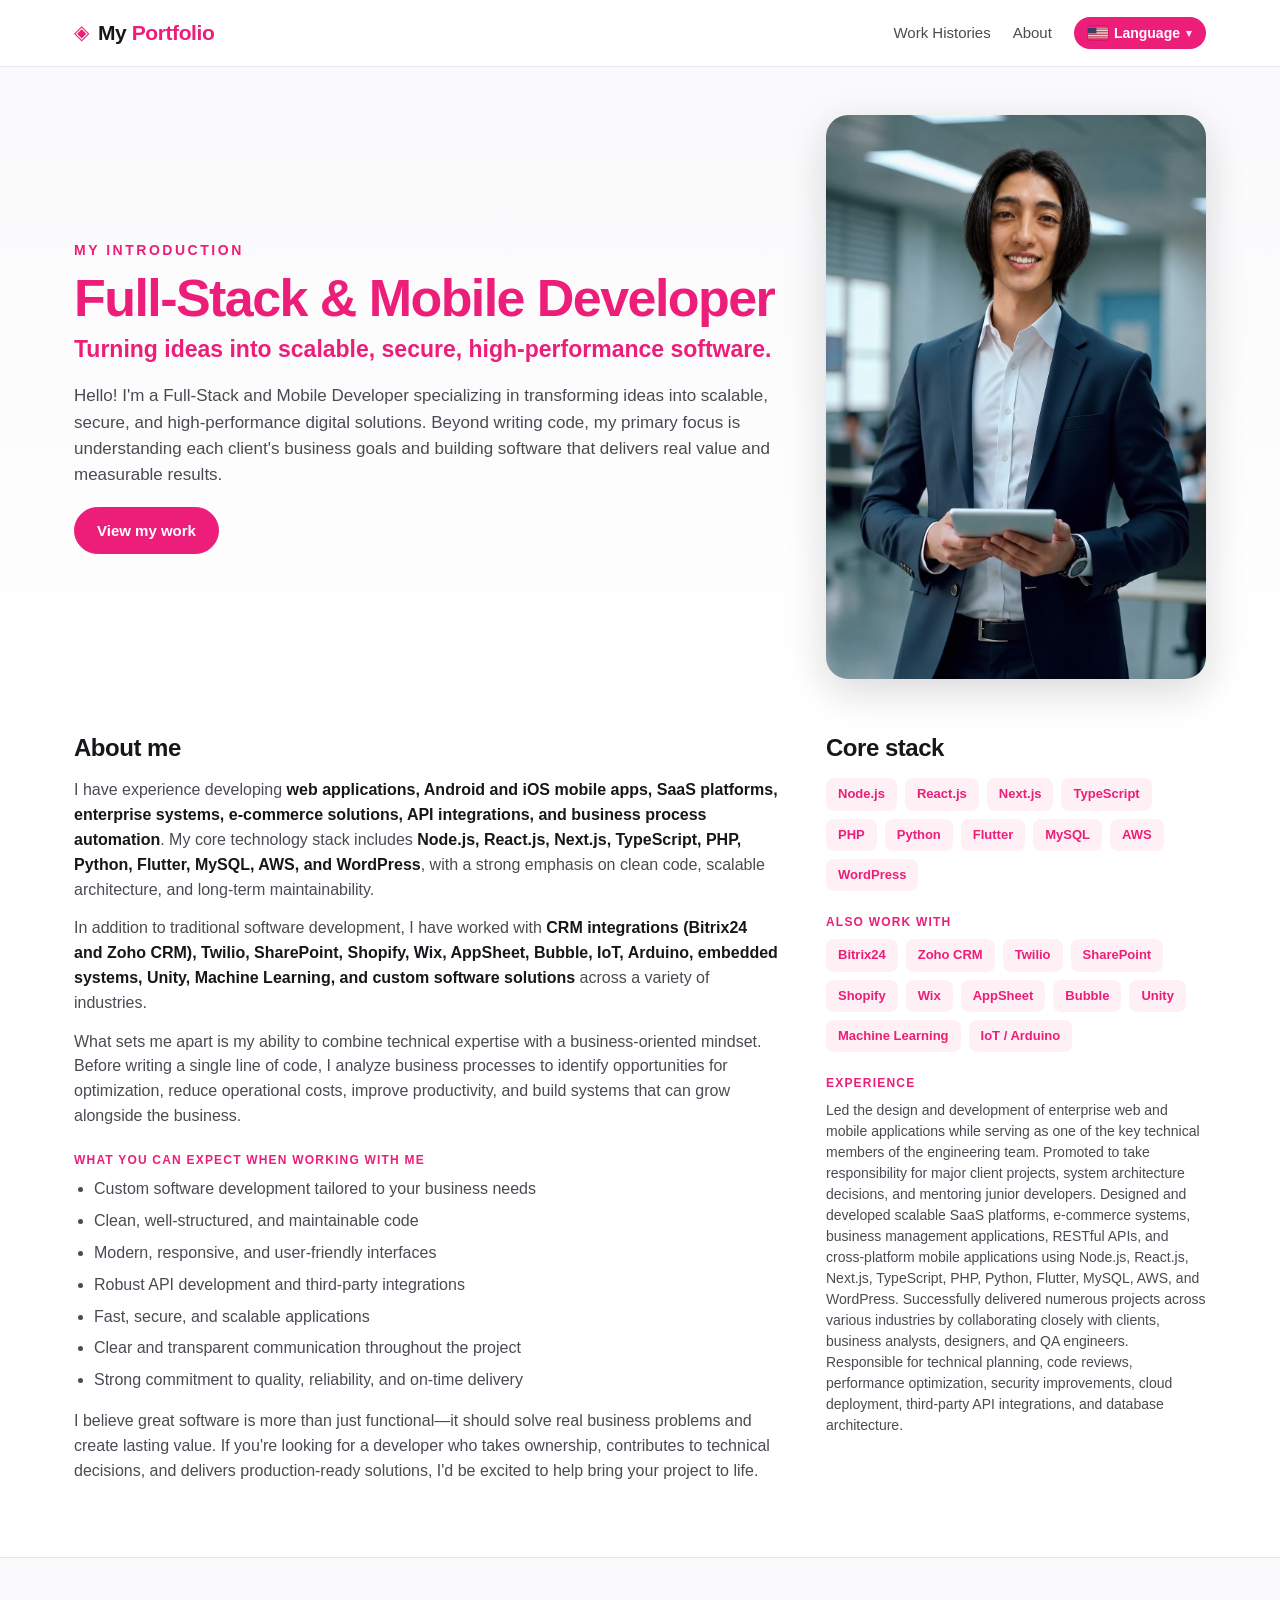
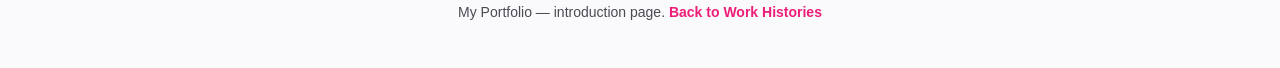
==== about.html @ f6bc010b "Deploy portfolio site" ====
<!DOCTYPE html>
<html lang="en">
<head>
  <meta charset="UTF-8" />
  <meta name="viewport" content="width=device-width, initial-scale=1.0" />
  <title>My Introduction</title>
  <meta name="description" content="My Introduction — about me, skills, and background." />
  <link rel="stylesheet" href="styles.css" />
</head>
<body>
  <!-- Header -->
  <header class="site-header">
    <div class="wrap header-inner">
      <a href="index.html" class="brand">
        <span class="brand-mark">◈</span>
        <span class="brand-name">My <strong>Portfolio</strong></span>
      </a>
      <nav class="top-nav">
        <a href="index.html" data-i18n="navWork">Work Histories</a>
        <a href="about.html" data-i18n="navAbout">About</a>
        <div id="lang-switch" class="lang-switch"></div>
      </nav>
    </div>
  </header>

  <!-- Intro hero -->
  <section class="intro">
    <div class="wrap intro-inner">
      <div class="intro-text">
        <p class="eyebrow" data-i18n="eyebrow">My Introduction</p>
        <h1><span class="accent" data-i18n="h1">Full-Stack &amp; Mobile Developer</span></h1>
        <p class="intro-role" data-i18n="role">Turning ideas into scalable, secure, high-performance software.</p>
        <p class="bio" data-i18n="bio">Hello! I'm a Full-Stack and Mobile Developer specializing in transforming ideas into scalable, secure, and high-performance digital solutions. Beyond writing code, my primary focus is understanding each client's business goals and building software that delivers real value and measurable results.</p>
        <div class="intro-actions">
          <a class="btn btn-primary" href="index.html" data-i18n="viewwork">View my work</a>
        </div>
      </div>
      <div class="intro-photo">
        <img src="images-bo/photo.png" alt="Portrait" onerror="this.closest('.intro-photo').style.display='none'" />
      </div>
    </div>
  </section>

  <!-- About body -->
  <main class="wrap about-body">
    <div class="about-grid">
      <div class="about-block">
        <h2 data-i18n="aboutH2">About me</h2>
        <p data-i18n="p1" data-i18n-html>I have experience developing <strong>web applications, Android and iOS mobile apps, SaaS platforms, enterprise systems, e-commerce solutions, API integrations, and business process automation</strong>. My core technology stack includes <strong>Node.js, React.js, Next.js, TypeScript, PHP, Python, Flutter, MySQL, AWS, and WordPress</strong>, with a strong emphasis on clean code, scalable architecture, and long-term maintainability.</p>
        <p data-i18n="p2" data-i18n-html>In addition to traditional software development, I have worked with <strong>CRM integrations (Bitrix24 and Zoho CRM), Twilio, SharePoint, Shopify, Wix, AppSheet, Bubble, IoT, Arduino, embedded systems, Unity, Machine Learning, and custom software solutions</strong> across a variety of industries.</p>
        <p data-i18n="p3">What sets me apart is my ability to combine technical expertise with a business-oriented mindset. Before writing a single line of code, I analyze business processes to identify opportunities for optimization, reduce operational costs, improve productivity, and build systems that can grow alongside the business.</p>

        <h3 data-i18n="expectH3">What you can expect when working with me</h3>
        <ul>
          <li data-i18n="e1">Custom software development tailored to your business needs</li>
          <li data-i18n="e2">Clean, well-structured, and maintainable code</li>
          <li data-i18n="e3">Modern, responsive, and user-friendly interfaces</li>
          <li data-i18n="e4">Robust API development and third-party integrations</li>
          <li data-i18n="e5">Fast, secure, and scalable applications</li>
          <li data-i18n="e6">Clear and transparent communication throughout the project</li>
          <li data-i18n="e7">Strong commitment to quality, reliability, and on-time delivery</li>
        </ul>

        <p data-i18n="closing">I believe great software is more than just functional—it should solve real business problems and create lasting value. If you're looking for a developer who takes ownership, contributes to technical decisions, and delivers production-ready solutions, I'd be excited to help bring your project to life.</p>
      </div>

      <aside class="about-block">
        <h2 data-i18n="coreStack">Core stack</h2>
        <div class="skill-tags">
          <span>Node.js</span>
          <span>React.js</span>
          <span>Next.js</span>
          <span>TypeScript</span>
          <span>PHP</span>
          <span>Python</span>
          <span>Flutter</span>
          <span>MySQL</span>
          <span>AWS</span>
          <span>WordPress</span>
        </div>

        <h3 data-i18n="alsoWork">Also work with</h3>
        <div class="skill-tags">
          <span>Bitrix24</span>
          <span>Zoho CRM</span>
          <span>Twilio</span>
          <span>SharePoint</span>
          <span>Shopify</span>
          <span>Wix</span>
          <span>AppSheet</span>
          <span>Bubble</span>
          <span>Unity</span>
          <span>Machine Learning</span>
          <span>IoT / Arduino</span>
        </div>

        <h3 data-i18n="expTitle">Experience</h3>
        <p class="exp-body" data-i18n="expBody">Led the design and development of enterprise web and mobile applications while serving as one of the key technical members of the engineering team. Promoted to take responsibility for major client projects, system architecture decisions, and mentoring junior developers. Designed and developed scalable SaaS platforms, e-commerce systems, business management applications, RESTful APIs, and cross-platform mobile applications using Node.js, React.js, Next.js, TypeScript, PHP, Python, Flutter, MySQL, AWS, and WordPress. Successfully delivered numerous projects across various industries by collaborating closely with clients, business analysts, designers, and QA engineers. Responsible for technical planning, code reviews, performance optimization, security improvements, cloud deployment, third-party API integrations, and database architecture.</p>
      </aside>
    </div>
  </main>

  <footer class="site-footer">
    <div class="wrap">
      <p style="text-align:center">My Portfolio — introduction page. <a href="index.html" style="color:var(--pink);font-weight:600" data-i18n="backLink">Back to Work Histories</a></p>
    </div>
  </footer>

  <script src="i18n.js"></script>
  <script src="translations.i18n.js"></script>
  <script src="lang.js"></script>
</body>
</html>
---- styles.css ----
/* ===== AppMakers portfolio recreation — styles ===== */
:root {
  --pink: #ec1e79;
  --pink-dark: #c9155f;
  --pink-tint: #fff0f6;
  --pink-border: #f7a8ce;
  --ink: #17161a;
  --body: #4b4a52;
  --muted: #8a8894;
  --line: #e7e6ea;
  --bg: #ffffff;
  --bg-soft: #faf9fb;
  --card: #ffffff;
  --shadow: 0 1px 2px rgba(20,18,28,.05), 0 8px 24px rgba(20,18,28,.06);
  --shadow-lg: 0 12px 40px rgba(20,18,28,.16);
  --radius: 16px;
  --maxw: 1180px;
  --font: -apple-system, BlinkMacSystemFont, "Segoe UI", Roboto, Helvetica, Arial, sans-serif;
}
* { box-sizing: border-box; }
html, body { margin: 0; padding: 0; }
body {
  font-family: var(--font);
  color: var(--body);
  background: var(--bg);
  line-height: 1.55;
  -webkit-font-smoothing: antialiased;
}
.wrap { max-width: var(--maxw); margin: 0 auto; padding: 0 24px; }
a { color: inherit; text-decoration: none; }
strong { color: var(--ink); }
code { background: #f3f2f5; padding: 1px 5px; border-radius: 5px; font-size: .86em; }

/* ===== Header ===== */
.site-header { position: sticky; top: 0; z-index: 40; background: rgba(255,255,255,.9); backdrop-filter: blur(10px); border-bottom: 1px solid var(--line); }
.header-inner { display: flex; align-items: center; justify-content: space-between; height: 66px; }
.brand { display: flex; align-items: center; gap: 9px; font-size: 21px; color: var(--ink); }
.brand-mark { color: var(--pink); font-size: 20px; }
.brand-name strong { color: var(--pink); font-weight: 800; }
.brand-name { font-weight: 600; letter-spacing: -.02em; }
.top-nav { display: flex; align-items: center; gap: 22px; font-size: 15px; }
.top-nav a:hover { color: var(--pink); }
.top-nav .muted { color: var(--muted); cursor: default; }
.top-nav .cta { background: var(--pink); color: #fff; padding: 9px 18px; border-radius: 999px; font-weight: 600; }
.top-nav .cta:hover { background: var(--pink-dark); }

/* Language switcher */
.lang-switch { position: relative; }
.lang-btn { display: inline-flex; align-items: center; gap: 6px; background: var(--pink); color: #fff; border: none; padding: 8px 14px; border-radius: 999px; font-weight: 600; font-size: 14px; cursor: pointer; font-family: inherit; }
.lang-btn:hover { background: var(--pink-dark); }
.lang-globe { font-size: 15px; line-height: 1; }
.lang-caret { font-size: 11px; opacity: .9; }
.lang-menu { position: absolute; right: 0; top: calc(100% + 8px); background: #fff; border: 1px solid var(--line); border-radius: 12px; box-shadow: var(--shadow-lg); padding: 6px; min-width: 172px; z-index: 60; display: flex; flex-direction: column; }
.lang-menu[hidden] { display: none; }
.flag { width: 20px; height: 14px; border-radius: 3px; vertical-align: middle; flex: none; box-shadow: 0 0 0 1px rgba(0,0,0,.12); display: inline-block; }
.lang-menu button { display: flex; align-items: center; gap: 9px; text-align: left; background: none; border: none; padding: 9px 12px; border-radius: 8px; font-size: 14px; cursor: pointer; color: var(--body); font-family: inherit; }
.lang-menu button:hover { background: var(--pink-tint); color: var(--pink); }
.lang-menu button.active { color: var(--pink); font-weight: 700; }

/* ===== Hero ===== */
.hero { padding: 54px 0 26px; background: linear-gradient(180deg, var(--bg-soft), var(--bg)); }
.hero--image { padding: 22px 0 12px; }
.hero-inner { display: flex; gap: 26px; align-items: stretch; }
.hero-media { flex: 0 0 auto; }
.hero-media img { display: block; width: auto; max-width: 100%; height: 100%; max-height: 560px; object-fit: cover; border-radius: 18px; box-shadow: var(--shadow-lg); }

/* Stacked images filling the area, cycling one-by-one with a zoom-in reveal */
.hero-stack { flex: 1 1 auto; min-width: 0; height: 560px; position: relative; overflow: hidden; perspective: 1500px; background: radial-gradient(circle at 50% 48%, rgba(45,212,191,.12), rgba(255,255,255,0) 56%); }
/* Phone-style cards in a coverflow: the center card stands out; images flow through the fan */
.pf-card { position: absolute; top: 50%; left: 50%; width: 208px; height: 424px; margin: -212px 0 0 -104px; border-radius: 30px; overflow: hidden; background: #0e1220; border: 2px solid rgba(255,255,255,.10); box-shadow: 0 22px 55px rgba(0,0,0,.55); transform-style: preserve-3d; transition: transform 1.15s cubic-bezier(.4,0,.2,1), filter 1.15s ease, opacity 1.15s ease; }
.pf-card::before { content: ""; position: absolute; top: 12px; left: 50%; transform: translateX(-50%); width: 54px; height: 7px; border-radius: 5px; background: rgba(255,255,255,.28); z-index: 3; }
.pf-card img { width: 100%; height: 100%; object-fit: cover; display: block; }
@media (max-width: 760px) {
  .hero-stack { display: none; }
  .hero-media { flex: 1 1 auto; text-align: center; }
  .hero-media img { height: auto; max-height: 70vh; margin: 0 auto; }
}
@media (prefers-reduced-motion: reduce) { .pf-card { transition: none; } }
.eyebrow { text-transform: uppercase; letter-spacing: .16em; font-size: 12px; font-weight: 700; color: var(--pink); margin: 0 0 6px; }
.hero h1 { font-size: clamp(38px, 6vw, 60px); line-height: 1.02; letter-spacing: -.03em; color: var(--ink); margin: 0 0 14px; font-weight: 800; }
.lede { font-size: 18px; max-width: 640px; margin: 0 0 10px; }
.disclaimer { font-size: 13px; color: var(--muted); max-width: 720px; }

/* ===== About / My Introduction page ===== */
.intro { padding: 48px 0 30px; background: linear-gradient(180deg, var(--bg-soft), var(--bg)); }
.intro-inner { display: grid; grid-template-columns: 1fr 380px; align-items: center; gap: 48px; }
.intro-photo img { width: 100%; height: auto; border-radius: 22px; box-shadow: var(--shadow-lg); display: block; }
.intro-text { min-width: 0; }
.intro-text h1 { font-size: clamp(34px, 5vw, 52px); line-height: 1.03; letter-spacing: -.03em; color: var(--ink); margin: 6px 0 6px; font-weight: 800; }
.intro-text h1 .accent { color: var(--pink); font: inherit; }
.intro .eyebrow { font-size: 14px; letter-spacing: .18em; margin-bottom: 10px; }
.intro-role { font-size: clamp(19px, 2.2vw, 23px); font-weight: 600; color: var(--pink); margin: 4px 0 16px; }
.intro-text p.bio { font-size: 17px; max-width: none; margin: 0 0 18px; }
.intro-actions { display: flex; gap: 12px; flex-wrap: wrap; }
.btn { display: inline-flex; align-items: center; gap: 8px; padding: 11px 22px; border-radius: 999px; font-weight: 600; font-size: 15px; border: 1.5px solid var(--pink); }
.btn-primary { background: var(--pink); color: #fff; }
.btn-primary:hover { background: var(--pink-dark); border-color: var(--pink-dark); }
.btn-ghost { background: #fff; color: var(--pink); }
.btn-ghost:hover { background: var(--pink-tint); }

.about-body { padding-top: 20px; padding-bottom: 40px; }
.about-grid { display: grid; grid-template-columns: 1fr 380px; align-items: start; gap: 48px; }
.about-grid > div { min-width: 0; }
.about-block h2 { font-size: 24px; font-weight: 800; color: var(--ink); letter-spacing: -.02em; margin: 0 0 12px; }
.about-block h3 { font-size: 12px; text-transform: uppercase; letter-spacing: .1em; color: var(--pink); margin: 22px 0 8px; font-weight: 700; }
.about-block p { margin: 0 0 14px; }
.about-block ul { margin: 0 0 16px; padding-left: 20px; }
.about-block ul li { margin-bottom: 7px; }
.exp-body { font-size: 14px; line-height: 1.5; margin: 0; }
.skill-tags { display: flex; flex-wrap: wrap; gap: 8px; }
.skill-tags span { font-size: 13px; font-weight: 600; color: var(--pink); background: var(--pink-tint); border-radius: 8px; padding: 6px 12px; }
.fact-list { list-style: none; margin: 0; padding: 0; }
.fact-list li { padding: 12px 0; border-bottom: 1px solid var(--line); display: flex; justify-content: space-between; gap: 12px; }
.fact-list li span:first-child { color: var(--muted); }
.fact-list li span:last-child { color: var(--ink); font-weight: 600; text-align: right; }
@media (max-width: 760px) {
  .intro-inner { grid-template-columns: 1fr; gap: 26px; }
  .intro-photo { order: -1; }
  .intro-photo img { width: 220px; max-width: 60vw; }
  .about-grid { grid-template-columns: 1fr; gap: 26px; }
}

/* ===== Section title ===== */
.section-title { padding: 30px 24px 6px; }
.section-title .eyebrow { margin: 0 0 6px; }
.section-title h2 { font-size: clamp(26px, 4vw, 38px); line-height: 1.05; letter-spacing: -.02em; color: var(--ink); margin: 0; font-weight: 800; }
.section-title h2 .accent { color: var(--pink); font: inherit; }

/* ===== Controls ===== */
.controls-bar { position: sticky; top: 66px; z-index: 30; background: rgba(255,255,255,.94); backdrop-filter: blur(8px); border-bottom: 1px solid var(--line); padding: 14px 0; }
.controls-row { display: flex; align-items: center; gap: 16px; justify-content: space-between; flex-wrap: wrap; }
.filters { display: flex; flex-wrap: wrap; gap: 9px; align-items: center; }
.chip {
  display: inline-flex; align-items: center; gap: 7px;
  border: 1.5px solid var(--line); background: #fff; color: var(--body);
  padding: 8px 15px; border-radius: 999px; font-size: 14px; font-weight: 600;
  cursor: pointer; transition: all .15s ease; white-space: nowrap; line-height: 1;
}
.chip:hover { border-color: var(--pink-border); color: var(--pink); }
.chip.active { background: var(--pink-tint); border-color: var(--pink); color: var(--pink); }
.chip .chip-count { font-size: 12px; color: var(--muted); font-weight: 600; }
.chip.active .chip-count { color: var(--pink-dark); }
.chip.more-toggle { color: var(--ink); }
.search input {
  border: 1.5px solid var(--line); border-radius: 999px; padding: 9px 18px;
  font-size: 14px; min-width: 220px; font-family: inherit; outline: none; transition: border-color .15s;
}
.search input:focus { border-color: var(--pink); }
.result-meta { margin-top: 10px; font-size: 13px; color: var(--muted); }

/* ===== Category sections ===== */
#sections { padding: 26px 0 40px; }
.cat-section { margin-bottom: 44px; scroll-margin-top: 150px; }
.cat-head { display: flex; align-items: center; gap: 12px; padding-bottom: 14px; margin-bottom: 4px; border-bottom: 2px solid var(--line); }
.cat-head .cat-dot { width: 34px; height: 34px; border-radius: 10px; display: inline-flex; align-items: center; justify-content: center; font-size: 17px; flex: none; }
.cat-head h2 { font-size: 23px; font-weight: 800; color: var(--ink); letter-spacing: -.02em; margin: 0; flex: 1; }
.cat-head .cat-count { font-size: 13px; font-weight: 600; color: var(--muted); }

/* ===== Grid ===== */
.grid { display: grid; grid-template-columns: repeat(auto-fill, minmax(258px, 1fr)); gap: 22px; padding: 22px 0 0; }
.card {
  background: var(--card); border: 1px solid var(--line); border-radius: var(--radius);
  overflow: hidden; cursor: pointer; display: flex; flex-direction: column;
  transition: transform .16s ease, box-shadow .16s ease, border-color .16s ease;
}
.card:hover { transform: translateY(-4px); box-shadow: var(--shadow-lg); border-color: transparent; }
.card-thumb { height: 128px; display: flex; align-items: center; justify-content: center; position: relative; color: #fff; }
.card-thumb .initial { font-size: 42px; font-weight: 800; letter-spacing: -.03em; text-shadow: 0 2px 12px rgba(0,0,0,.18); }
.thumb-icon { width: 84px; height: 84px; object-fit: contain; border-radius: 19px; background: #fff; padding: 9px; box-shadow: 0 8px 22px rgba(0,0,0,.18); }
.card-thumb.has-banner { padding: 0; }
.banner-img { width: 100%; height: 100%; object-fit: cover; display: block; }
.card-thumb .emoji { position: absolute; top: 12px; right: 14px; font-size: 20px; opacity: .95; }
.card-thumb .researched { position: absolute; top: 12px; left: 12px; background: rgba(255,255,255,.22); border: 1px solid rgba(255,255,255,.5); color:#fff; font-size: 10px; font-weight: 700; padding: 3px 8px; border-radius: 999px; letter-spacing: .04em; text-transform: uppercase; }
.card-body { padding: 15px 16px 17px; display: flex; flex-direction: column; gap: 8px; flex: 1; }
.card-name { font-size: 17px; font-weight: 700; color: var(--ink); letter-spacing: -.01em; }
.card-tagline { font-size: 13px; color: var(--body); flex: 1; }
.card-tagline.none { color: var(--muted); font-style: italic; }
.card-cats { display: flex; flex-wrap: wrap; gap: 6px; margin-top: 2px; }
.tag { font-size: 11px; font-weight: 600; color: var(--pink); background: var(--pink-tint); border-radius: 6px; padding: 3px 8px; }
.tag.plain { color: var(--muted); background: #f3f2f5; }

.empty { text-align: center; padding: 60px 0 90px; color: var(--muted); }
.link-btn { background: none; border: none; color: var(--pink); font-weight: 600; cursor: pointer; font-size: 15px; }

/* ===== Footer ===== */
.site-footer { border-top: 1px solid var(--line); background: var(--bg-soft); padding: 30px 0; margin-top: 20px; font-size: 14px; }
.site-footer .muted { color: var(--muted); }
.small { font-size: 12.5px; }

/* ===== Modal ===== */
.modal-overlay { position: fixed; inset: 0; background: rgba(20,18,28,.55); backdrop-filter: blur(3px); z-index: 100; display: flex; align-items: flex-start; justify-content: center; padding: 40px 20px; overflow-y: auto; }
.modal-overlay[hidden] { display: none; }  /* ensure the hidden attribute wins over display:flex, so the empty modal never shows on load */
.modal { background: #fff; border-radius: 20px; max-width: 760px; width: 100%; position: relative; box-shadow: var(--shadow-lg); animation: pop .18s ease; margin: auto; }
@keyframes pop { from { transform: translateY(12px) scale(.98); opacity: 0; } to { transform: none; opacity: 1; } }
.modal-close { position: absolute; top: 16px; right: 16px; background: #f3f2f5; border: none; width: 34px; height: 34px; border-radius: 50%; cursor: pointer; font-size: 15px; color: var(--body); z-index: 2; transition: background .15s; }
.modal-close:hover { background: #e7e6ea; }
.modal-hero { padding: 34px 34px 22px; border-radius: 20px 20px 0 0; color: #fff; }
.modal-hero .m-icon { width: 58px; height: 58px; object-fit: contain; border-radius: 15px; background: #fff; padding: 7px; box-shadow: 0 8px 22px rgba(0,0,0,.22); margin-bottom: 14px; display: block; }
.modal-hero .m-cats { display: flex; flex-wrap: wrap; gap: 6px; margin-bottom: 12px; }
.modal-hero .m-cats .tag { background: rgba(255,255,255,.2); color: #fff; }
.modal-hero h2 { margin: 0 0 6px; font-size: 30px; letter-spacing: -.02em; color: #fff; font-weight: 800; }
.modal-hero .m-tagline { font-size: 16px; opacity: .95; margin: 0; }
.m-hero-img { width: 100%; max-height: 300px; object-fit: cover; display: block; }
.m-gallery { display: grid; grid-template-columns: repeat(auto-fill, minmax(150px, 1fr)); gap: 10px; }
.m-gallery img { width: 100%; height: 110px; object-fit: cover; border-radius: 10px; border: 1px solid var(--line); }
.modal-content { padding: 26px 34px 34px; }
.m-section { margin-bottom: 22px; }
.m-section h3 { font-size: 12px; text-transform: uppercase; letter-spacing: .1em; color: var(--pink); margin: 0 0 8px; font-weight: 700; }
.m-section p { margin: 0; color: var(--body); }
.m-section ul { margin: 0; padding-left: 18px; color: var(--body); }
.m-section ul li { margin-bottom: 4px; }
.m-status { border-left: 3px solid var(--pink); background: var(--pink-tint); padding: 12px 16px; border-radius: 0 10px 10px 0; font-size: 14px; color: var(--ink); }
.m-grid { display: grid; grid-template-columns: 1fr 1fr; gap: 22px; }
.m-links { display: flex; flex-wrap: wrap; gap: 10px; }
.m-links a { font-size: 13px; font-weight: 600; color: var(--pink); border: 1.5px solid var(--pink-border); padding: 7px 14px; border-radius: 999px; }
.m-links a:hover { background: var(--pink-tint); }
.m-thin { color: var(--muted); font-size: 14px; }
.m-thin a { color: var(--pink); font-weight: 600; }

@media (max-width: 640px) {
  .top-nav a:not(.cta), .top-nav .muted { display: none; }
  .m-grid { grid-template-columns: 1fr; }
  .modal-hero, .modal-content { padding-left: 22px; padding-right: 22px; }
  .search input { min-width: 0; width: 100%; }
  .search { flex: 1 1 100%; }
}
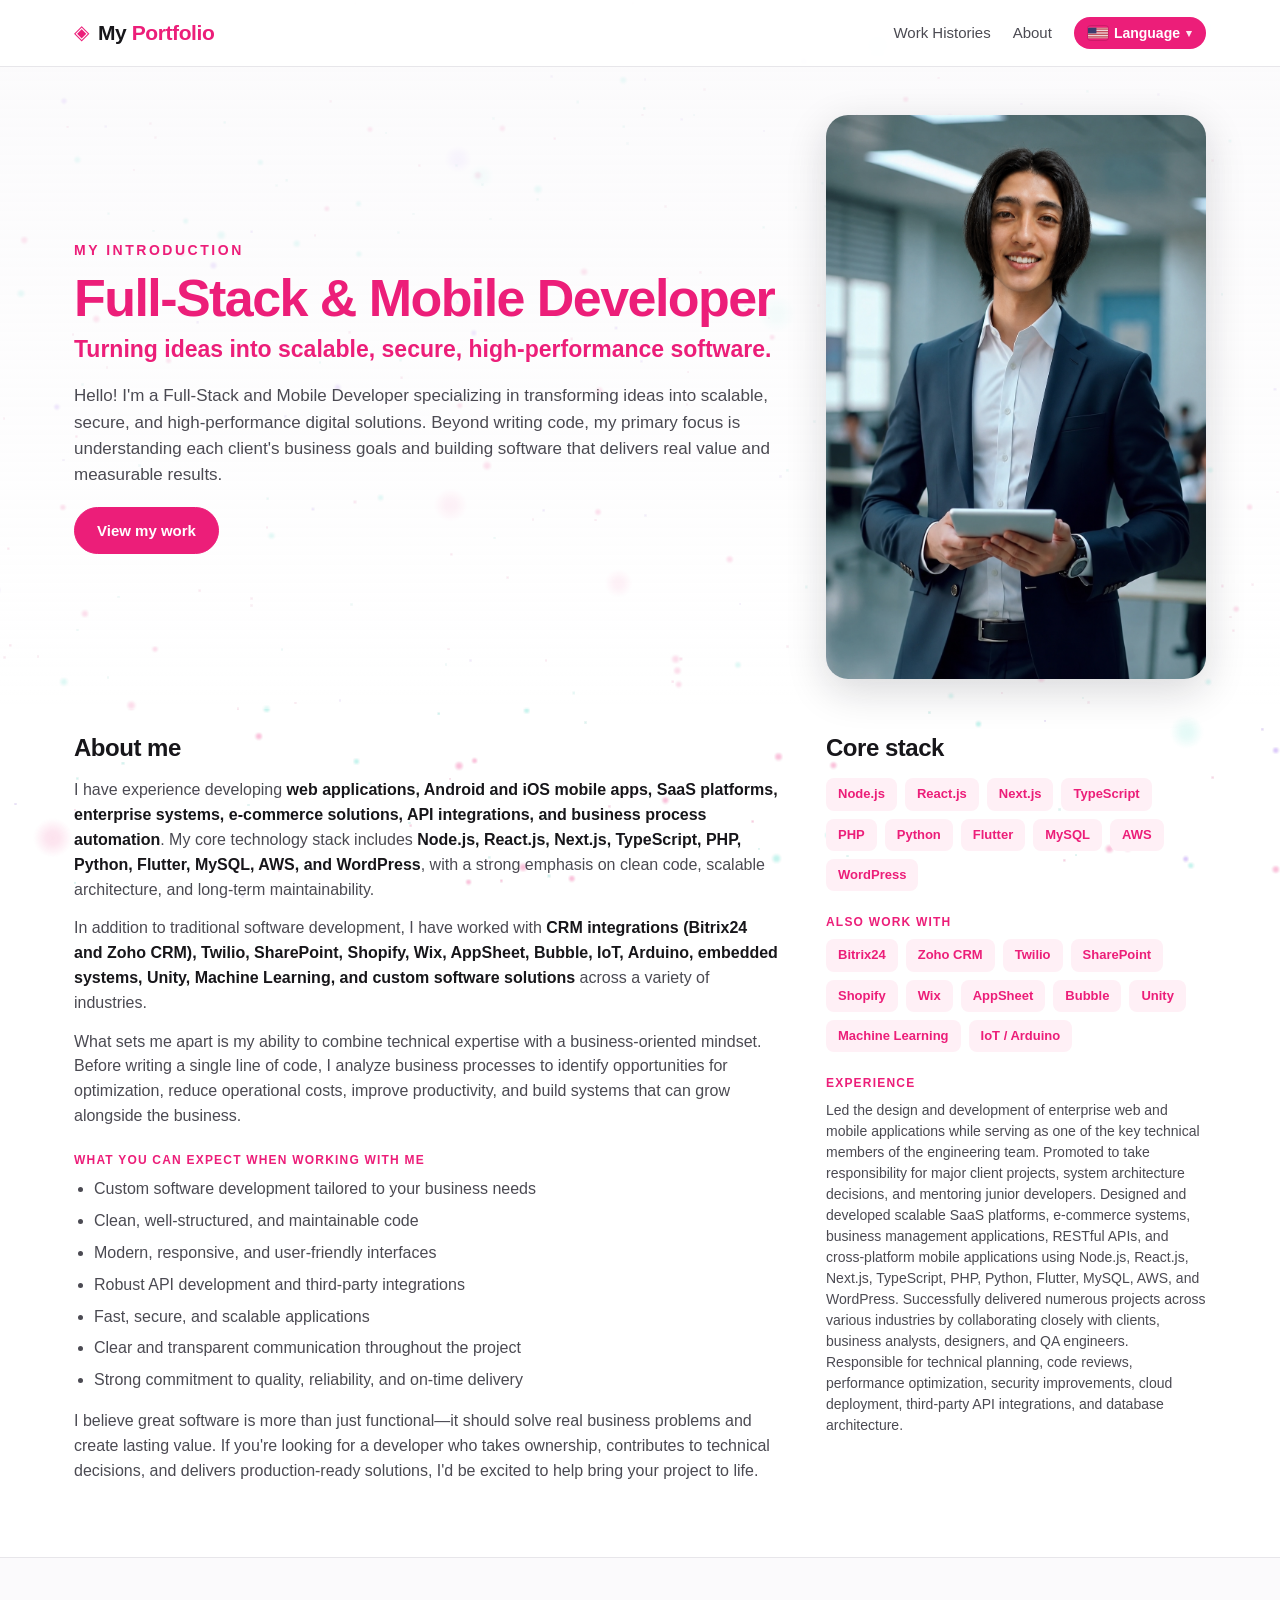
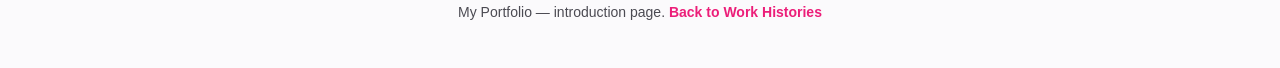
==== commit e807c04d: "Add three.js 3D parallax background A fixed, full-viewport depth field of soft dots behind the page." ====
--- a/about.html
+++ b/about.html
@@ -8,6 +8,8 @@
   <link rel="stylesheet" href="styles.css" />
 </head>
 <body>
+  <!-- 3D parallax background (three.js) — sits behind everything, ignores pointer events -->
+  <canvas id="bg3d" aria-hidden="true"></canvas>
   <!-- Header -->
   <header class="site-header">
     <div class="wrap header-inner">
@@ -109,5 +111,7 @@
   <script src="i18n.js"></script>
   <script src="translations.i18n.js"></script>
   <script src="lang.js"></script>
+  <script src="vendor/three.min.js"></script>
+  <script src="bg3d.js"></script>
 </body>
 </html>
--- a/styles.css
+++ b/styles.css
@@ -19,10 +19,11 @@
 }
 * { box-sizing: border-box; }
 html, body { margin: 0; padding: 0; }
+html { background: var(--bg); }
 body {
   font-family: var(--font);
   color: var(--body);
-  background: var(--bg);
+  background: transparent;
   line-height: 1.55;
   -webkit-font-smoothing: antialiased;
 }
@@ -30,6 +31,10 @@
 a { color: inherit; text-decoration: none; }
 strong { color: var(--ink); }
 code { background: #f3f2f5; padding: 1px 5px; border-radius: 5px; font-size: .86em; }
+
+/* 3D parallax background canvas — painted behind every page layer, never
+   intercepts clicks. Hidden entirely if the script never boots. */
+#bg3d { position: fixed; inset: 0; width: 100%; height: 100%; z-index: -1; pointer-events: none; display: block; }
 
 /* ===== Header ===== */
 .site-header { position: sticky; top: 0; z-index: 40; background: rgba(255,255,255,.9); backdrop-filter: blur(10px); border-bottom: 1px solid var(--line); }
@@ -58,7 +63,7 @@
 .lang-menu button.active { color: var(--pink); font-weight: 700; }
 
 /* ===== Hero ===== */
-.hero { padding: 54px 0 26px; background: linear-gradient(180deg, var(--bg-soft), var(--bg)); }
+.hero { padding: 54px 0 26px; background: linear-gradient(180deg, rgba(250,249,251,.72), rgba(255,255,255,.45)); }
 .hero--image { padding: 22px 0 12px; }
 .hero-inner { display: flex; gap: 26px; align-items: stretch; }
 .hero-media { flex: 0 0 auto; }
@@ -82,7 +87,7 @@
 .disclaimer { font-size: 13px; color: var(--muted); max-width: 720px; }
 
 /* ===== About / My Introduction page ===== */
-.intro { padding: 48px 0 30px; background: linear-gradient(180deg, var(--bg-soft), var(--bg)); }
+.intro { padding: 48px 0 30px; background: linear-gradient(180deg, rgba(250,249,251,.72), rgba(255,255,255,.45)); }
 .intro-inner { display: grid; grid-template-columns: 1fr 380px; align-items: center; gap: 48px; }
 .intro-photo img { width: 100%; height: auto; border-radius: 22px; box-shadow: var(--shadow-lg); display: block; }
 .intro-text { min-width: 0; }
@@ -183,7 +188,7 @@
 .link-btn { background: none; border: none; color: var(--pink); font-weight: 600; cursor: pointer; font-size: 15px; }
 
 /* ===== Footer ===== */
-.site-footer { border-top: 1px solid var(--line); background: var(--bg-soft); padding: 30px 0; margin-top: 20px; font-size: 14px; }
+.site-footer { border-top: 1px solid var(--line); background: rgba(250,249,251,.78); backdrop-filter: blur(6px); padding: 30px 0; margin-top: 20px; font-size: 14px; }
 .site-footer .muted { color: var(--muted); }
 .small { font-size: 12.5px; }
 
